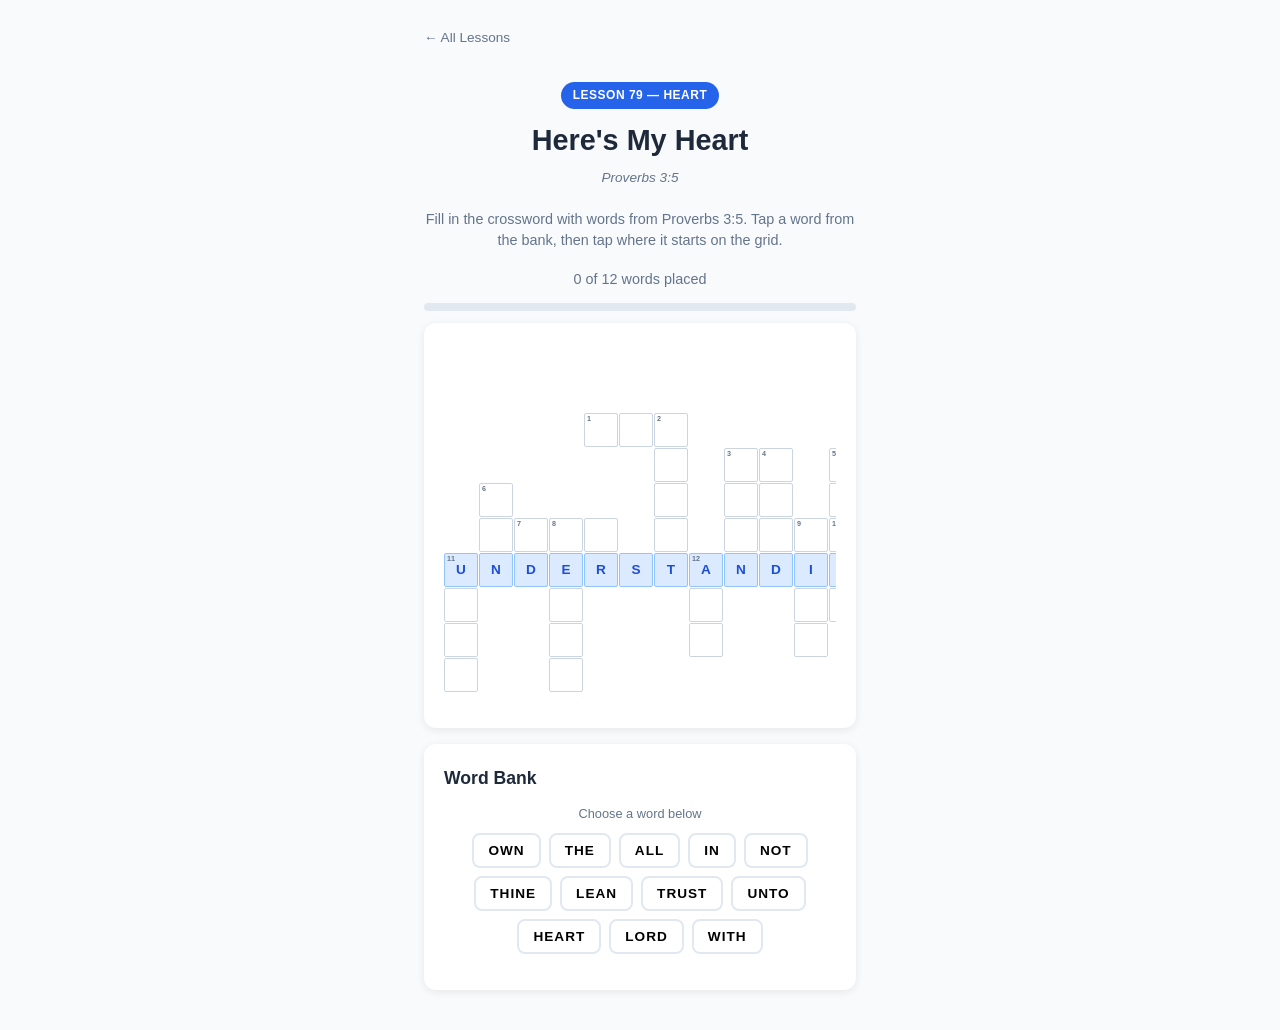
==== lessons/79-heart/heres-my-heart.html @ 7bd80fc4 "Add Lessons 79-82 activities (Heart, Tongue, Feet, Hands) - Lesson 79 (Heart): Here's My Heart — cro" ====
<!DOCTYPE html>
<html lang="en">
<head>
  <meta charset="UTF-8">
  <meta name="viewport" content="width=device-width, initial-scale=1.0">
  <title>Here's My Heart — Lesson 79: Heart</title>
  <link rel="stylesheet" href="../../css/shared.css">
  <style>
    .intro-text {
      font-size: 0.9rem;
      color: var(--text-light);
      text-align: center;
      margin-bottom: 16px;
      line-height: 1.5;
    }

    /* Crossword Grid */
    .grid-wrapper {
      overflow-x: auto;
      -webkit-overflow-scrolling: touch;
      margin-bottom: 16px;
    }

    .crossword-grid {
      display: grid;
      grid-template-columns: repeat(13, 28px);
      grid-template-rows: repeat(10, 28px);
      gap: 1px;
      margin: 0 auto;
      width: fit-content;
    }

    .cell {
      width: 28px;
      height: 28px;
      display: flex;
      align-items: center;
      justify-content: center;
      font-size: 0.7rem;
      font-weight: 700;
      text-transform: uppercase;
      user-select: none;
    }

    .cell.empty {
      background: transparent;
    }

    .cell.active {
      background: white;
      border: 1px solid #cbd5e1;
      border-radius: 2px;
      cursor: pointer;
      transition: background 0.15s;
    }

    .cell.active:hover {
      background: #f1f5f9;
    }

    .cell.prefilled {
      background: #dbeafe;
      border: 1px solid #93c5fd;
      border-radius: 2px;
      color: var(--primary-dark);
      font-weight: 800;
    }

    .cell.hint-letter {
      color: #93c5fd;
      font-weight: 600;
    }

    .cell.placed {
      background: #dcfce7;
      border: 1px solid #86efac;
      border-radius: 2px;
      color: var(--success);
      font-weight: 800;
    }

    .cell.target-start {
      box-shadow: 0 0 0 2px var(--primary);
      z-index: 1;
    }

    /* Cell number labels */
    .cell {
      position: relative;
    }

    .cell .cell-num {
      position: absolute;
      top: 1px;
      left: 2px;
      font-size: 0.4rem;
      font-weight: 600;
      color: var(--text-light);
      line-height: 1;
    }

    /* Word Bank */
    .word-bank {
      display: flex;
      flex-wrap: wrap;
      gap: 8px;
      justify-content: center;
      margin-bottom: 16px;
    }

    .word-chip {
      padding: 8px 14px;
      border: 2px solid var(--border);
      border-radius: 8px;
      background: white;
      font-size: 0.85rem;
      font-weight: 700;
      cursor: pointer;
      transition: all 0.15s;
      letter-spacing: 1px;
      text-transform: uppercase;
    }

    .word-chip:hover {
      border-color: var(--primary);
      background: #eff6ff;
    }

    .word-chip.selected {
      border-color: var(--primary);
      background: var(--primary);
      color: white;
    }

    .word-chip.done {
      border-color: var(--success);
      background: #dcfce7;
      color: var(--success);
      cursor: default;
      opacity: 0.6;
    }

    .instruction-text {
      font-size: 0.8rem;
      color: var(--text-light);
      text-align: center;
      margin-bottom: 8px;
      min-height: 1.2em;
    }

    /* Completion Screen */
    .completion-screen {
      text-align: center;
      padding: 30px 20px;
      display: none;
    }

    .completion-screen .big-icon {
      font-size: 3rem;
      margin-bottom: 12px;
    }

    .completion-screen h2 {
      margin-bottom: 8px;
    }

    .full-verse {
      background: #f0fdf4;
      border-left: 4px solid var(--success);
      padding: 16px;
      border-radius: 0 8px 8px 0;
      font-style: italic;
      margin: 16px 0;
      line-height: 1.7;
    }

    .full-verse .ref {
      display: block;
      text-align: right;
      font-style: normal;
      font-weight: 600;
      color: var(--text-light);
      margin-top: 8px;
    }

    @media (min-width: 600px) {
      .crossword-grid {
        grid-template-columns: repeat(13, 34px);
        grid-template-rows: repeat(10, 34px);
      }

      .cell {
        width: 34px;
        height: 34px;
        font-size: 0.85rem;
      }

      .cell .cell-num {
        font-size: 0.45rem;
      }
    }
  </style>
</head>
<body>
  <div class="container">
    <a href="../../index.html" class="back-link">&larr; All Lessons</a>

    <div class="activity-header">
      <span class="lesson-tag">Lesson 79 — Heart</span>
      <h1>Here's My Heart</h1>
      <p class="verse-ref">Proverbs 3:5</p>
    </div>

    <!-- Game Screen -->
    <div id="game-screen">
      <p class="intro-text">
        Fill in the crossword with words from Proverbs 3:5.
        Tap a word from the bank, then tap where it starts on the grid.
      </p>

      <div class="score-display">
        <span id="placed-count">0</span> of <span id="word-total">0</span> words placed
      </div>
      <div class="progress-bar"><div class="fill" style="width:0%"></div></div>

      <div class="card">
        <div class="grid-wrapper">
          <div class="crossword-grid" id="crossword-grid"></div>
        </div>
      </div>

      <div class="card">
        <h2>Word Bank</h2>
        <p class="instruction-text" id="instruction">Choose a word below</p>
        <div class="word-bank" id="word-bank"></div>
        <div class="feedback" id="feedback"></div>
      </div>
    </div>

    <!-- Completion Screen -->
    <div class="completion-screen" id="completion-screen">
      <div class="big-icon">&#10084;</div>
      <h2>Verse Complete!</h2>
      <p>You filled in the whole crossword!</p>

      <div class="full-verse">
        &ldquo;Trust in the Lord with all thine heart; and lean not unto thine own understanding.&rdquo;
        <span class="ref">&mdash; Proverbs 3:5</span>
      </div>

      <p class="intro-text">
        God wants all of our heart &mdash; not just part of it. When we trust Him
        completely and don&rsquo;t lean on our own understanding, He will direct our paths.
      </p>

      <button class="btn btn-primary btn-block" onclick="restart()">Try Again</button>
    </div>
  </div>

  <script src="../../js/shared.js"></script>
  <script>
    /* ========================================================
       Crossword Data
       ======================================================== */

    // 10 rows x 13 cols — null = empty, letter = active cell
    const SOLUTION = [
      [null,null,null,null,null,null,null,null,null,null,null,null,null],
      [null,null,null,null,null,null,null,null,null,null,null,null,null],
      [null,null,null,null,'N', 'O', 'T', null,null,null,null,null,null],
      [null,null,null,null,null,null,'R', null,'L', 'L', null,'T', null],
      [null,'O', null,null,null,null,'U', null,'E', 'O', null,'H', null],
      [null,'W', 'T', 'H', 'E', null,'S', null,'A', 'R', 'W', 'I', 'N'],
      ['U', 'N', 'D', 'E', 'R', 'S', 'T', 'A', 'N', 'D', 'I', 'N', 'G'],
      ['N', null,null,'A', null,null,null,'L', null,null,'T', 'E', null],
      ['T', null,null,'R', null,null,null,'L', null,null,'H', null,null],
      ['O', null,null,'T', null,null,null,null,null,null,null,null,null]
    ];

    // Word definitions: name, direction, startRow, startCol, letters
    const WORDS = [
      // Across
      { word: 'NOT',           dir: 'across', r: 2, c: 4  },
      { word: 'THE',           dir: 'across', r: 5, c: 2  },
      { word: 'UNDERSTANDING', dir: 'across', r: 6, c: 0, prefilled: true },
      { word: 'IN',            dir: 'across', r: 5, c: 11 },
      // Down
      { word: 'OWN',   dir: 'down', r: 4, c: 1  },
      { word: 'TRUST', dir: 'down', r: 2, c: 6  },
      { word: 'HEART', dir: 'down', r: 5, c: 3  },
      { word: 'LEAN',  dir: 'down', r: 3, c: 8  },
      { word: 'LORD',  dir: 'down', r: 3, c: 9  },
      { word: 'ALL',   dir: 'down', r: 6, c: 7  },
      { word: 'THINE', dir: 'down', r: 3, c: 11 },
      { word: 'WITH',  dir: 'down', r: 5, c: 10 },
      { word: 'UNTO',  dir: 'down', r: 6, c: 0  }
    ];

    const PLAYABLE = WORDS.filter(w => !w.prefilled);
    const TOTAL = PLAYABLE.length;

    /* ========================================================
       State
       ======================================================== */

    let selectedWord = null;  // word string currently picked from bank
    let placedWords = new Set();
    let cellElements = [];    // 2D array [row][col] of DOM elements

    /* ========================================================
       Build Grid
       ======================================================== */

    function buildGrid() {
      const grid = document.getElementById('crossword-grid');
      grid.innerHTML = '';
      cellElements = [];

      // Determine which cells are starting cells for numbering
      const startCells = {};
      let num = 0;
      // Assign numbers in reading order (left-right, top-bottom)
      for (let r = 0; r < 10; r++) {
        for (let c = 0; c < 13; c++) {
          const isStart = WORDS.some(w => w.r === r && w.c === c);
          if (isStart && SOLUTION[r][c] !== null) {
            num++;
            startCells[r + ',' + c] = num;
          }
        }
      }

      for (let r = 0; r < 10; r++) {
        cellElements[r] = [];
        for (let c = 0; c < 13; c++) {
          const cell = document.createElement('div');
          cell.className = 'cell';
          cell.dataset.row = r;
          cell.dataset.col = c;

          if (SOLUTION[r][c] === null) {
            cell.classList.add('empty');
          } else {
            cell.classList.add('active');

            // Number label
            const key = r + ',' + c;
            if (startCells[key]) {
              const numSpan = document.createElement('span');
              numSpan.className = 'cell-num';
              numSpan.textContent = startCells[key];
              cell.appendChild(numSpan);
            }

            // Pre-filled (UNDERSTANDING)
            if (r === 6) {
              cell.classList.remove('active');
              cell.classList.add('prefilled');
              cell.textContent = '';
              // Re-add number if present
              if (startCells[key]) {
                cell.innerHTML = '';
                const numSpan = document.createElement('span');
                numSpan.className = 'cell-num';
                numSpan.textContent = startCells[key];
                cell.appendChild(numSpan);
              }
              const letterSpan = document.createTextNode(SOLUTION[r][c]);
              cell.appendChild(letterSpan);
            }

            // Click handler for placing words
            cell.addEventListener('click', () => onCellClick(r, c));
          }

          grid.appendChild(cell);
          cellElements[r][c] = cell;
        }
      }

      // Show hint letters: crossing letters from UNDERSTANDING in down words
      showHintLetters();
    }

    function showHintLetters() {
      // For each playable word, check if any of its cells lie on row 6
      // (the UNDERSTANDING row). Those cells already show the letter
      // as prefilled. For down words that cross row 6, the crossing cell
      // is prefilled. But we also want to show hints in the DOWN word
      // cells that are on row 6 — those are already prefilled, so the
      // hint is inherently visible.
      //
      // Additionally, show hint letters in cells where two non-prefilled
      // words cross, once one of them has been placed.
      //
      // On initial load, the only hints are crossing letters from
      // UNDERSTANDING, which are already shown as prefilled cells.
      // No additional hint rendering needed for initial state.
    }

    /* ========================================================
       Word Bank
       ======================================================== */

    function buildWordBank() {
      const bank = document.getElementById('word-bank');
      bank.innerHTML = '';

      const shuffled = SSA.shuffle(PLAYABLE.map(w => w.word));

      shuffled.forEach(word => {
        const chip = document.createElement('button');
        chip.className = 'word-chip';
        chip.textContent = word;
        chip.id = 'chip-' + word;
        chip.addEventListener('click', () => onWordSelect(word, chip));
        bank.appendChild(chip);
      });
    }

    /* ========================================================
       Interaction
       ======================================================== */

    function onWordSelect(word, chipEl) {
      if (placedWords.has(word)) return;

      // Deselect previous
      document.querySelectorAll('.word-chip.selected').forEach(el => {
        el.classList.remove('selected');
      });

      // Clear any highlighted start cells
      clearTargetHighlights();

      selectedWord = word;
      chipEl.classList.add('selected');
      document.getElementById('instruction').textContent =
        'Now tap where "' + word + '" starts on the grid';

      // Highlight possible start cells for this word
      highlightStartCells(word);
    }

    function highlightStartCells(word) {
      // Find all word definitions matching this word that haven't been placed
      const matches = PLAYABLE.filter(w => w.word === word && !placedWords.has(word));
      matches.forEach(w => {
        const cell = cellElements[w.r][w.c];
        cell.classList.add('target-start');
      });
    }

    function clearTargetHighlights() {
      document.querySelectorAll('.cell.target-start').forEach(el => {
        el.classList.remove('target-start');
      });
    }

    function onCellClick(r, c) {
      if (!selectedWord) {
        document.getElementById('instruction').textContent =
          'Choose a word from the bank first';
        return;
      }

      // Check if this cell is the correct start for the selected word
      const match = PLAYABLE.find(w =>
        w.word === selectedWord && w.r === r && w.c === c
      );

      if (match) {
        placeWord(match);
      } else {
        SSA.showFeedback(
          document.getElementById('feedback'),
          false,
          'Try a different spot!'
        );
      }
    }

    function placeWord(wordDef) {
      const { word, dir, r, c } = wordDef;

      // Fill in cells
      for (let i = 0; i < word.length; i++) {
        const cr = dir === 'down' ? r + i : r;
        const cc = dir === 'across' ? c + i : c;
        const cell = cellElements[cr][cc];

        // Don't overwrite prefilled cells
        if (!cell.classList.contains('prefilled')) {
          cell.classList.remove('active');
          cell.classList.remove('hint-letter');
          cell.classList.add('placed');

          // Preserve the number span if present
          const numSpan = cell.querySelector('.cell-num');
          cell.textContent = word[i];
          if (numSpan) {
            cell.textContent = '';
            cell.appendChild(numSpan);
            cell.appendChild(document.createTextNode(word[i]));
          }
        }
      }

      // Update crossing cells — if placing this word reveals a letter
      // shared with another unplaced word, show it as a hint
      updateCrossingHints(wordDef);

      // Mark word as placed
      placedWords.add(word);

      // Update bank chip
      const chip = document.getElementById('chip-' + word);
      if (chip) {
        chip.classList.remove('selected');
        chip.classList.add('done');
      }

      // Reset selection
      selectedWord = null;
      clearTargetHighlights();

      // Update progress
      const count = placedWords.size;
      document.getElementById('placed-count').textContent = count;
      SSA.updateProgress(
        document.querySelector('.progress-bar'),
        count, TOTAL
      );

      document.getElementById('instruction').textContent = 'Choose a word below';

      SSA.showFeedback(
        document.getElementById('feedback'),
        true,
        '"' + word + '" placed!'
      );

      // Check completion
      if (count === TOTAL) {
        setTimeout(() => showCompletion(), 2500);
      }
    }

    function updateCrossingHints(placedWordDef) {
      const { word, dir, r, c } = placedWordDef;

      // For each cell in the placed word, check if any unplaced word
      // crosses through that cell. If so, show the letter as a hint.
      for (let i = 0; i < word.length; i++) {
        const cr = dir === 'down' ? r + i : r;
        const cc = dir === 'across' ? c + i : c;

        // Find other words that pass through this cell
        PLAYABLE.forEach(other => {
          if (other.word === word) return;
          if (placedWords.has(other.word)) return;

          for (let j = 0; j < other.word.length; j++) {
            const or = other.dir === 'down' ? other.r + j : other.r;
            const oc = other.dir === 'across' ? other.c + j : other.c;

            if (or === cr && oc === cc) {
              const cell = cellElements[or][oc];
              // Only add hint if cell isn't already placed or prefilled
              if (!cell.classList.contains('placed') &&
                  !cell.classList.contains('prefilled')) {
                cell.classList.add('hint-letter');
                const numSpan = cell.querySelector('.cell-num');
                cell.textContent = SOLUTION[or][oc];
                if (numSpan) {
                  cell.textContent = '';
                  cell.appendChild(numSpan);
                  cell.appendChild(document.createTextNode(SOLUTION[or][oc]));
                }
              }
            }
          }
        });
      }
    }

    /* ========================================================
       Completion
       ======================================================== */

    function showCompletion() {
      document.getElementById('game-screen').style.display = 'none';
      document.getElementById('completion-screen').style.display = 'block';
    }

    function restart() {
      document.getElementById('completion-screen').style.display = 'none';
      document.getElementById('game-screen').style.display = 'block';

      selectedWord = null;
      placedWords = new Set();
      document.getElementById('placed-count').textContent = '0';
      document.getElementById('instruction').textContent = 'Choose a word below';

      SSA.updateProgress(
        document.querySelector('.progress-bar'),
        0, TOTAL
      );

      buildGrid();
      buildWordBank();
    }

    /* ========================================================
       Init
       ======================================================== */

    function init() {
      document.getElementById('word-total').textContent = TOTAL;
      buildGrid();
      buildWordBank();
    }

    init();
  </script>
</body>
</html>
---- css/shared.css ----
/* Sunday School Activities — Shared Styles */
* { box-sizing: border-box; margin: 0; padding: 0; }

:root {
  --primary: #2563eb;
  --primary-dark: #1d4ed8;
  --success: #16a34a;
  --error: #dc2626;
  --warning: #f59e0b;
  --bg: #f8fafc;
  --card-bg: #ffffff;
  --text: #1e293b;
  --text-light: #64748b;
  --border: #e2e8f0;
  --radius: 12px;
  --shadow: 0 2px 8px rgba(0,0,0,0.08);
}

body {
  font-family: -apple-system, BlinkMacSystemFont, 'Segoe UI', Roboto, sans-serif;
  background: var(--bg);
  color: var(--text);
  line-height: 1.6;
  min-height: 100vh;
}

.container {
  max-width: 480px;
  margin: 0 auto;
  padding: 16px;
}

/* Header */
.activity-header {
  text-align: center;
  padding: 20px 0;
}

.activity-header .lesson-tag {
  display: inline-block;
  background: var(--primary);
  color: white;
  font-size: 0.75rem;
  font-weight: 600;
  padding: 4px 12px;
  border-radius: 20px;
  margin-bottom: 8px;
  text-transform: uppercase;
  letter-spacing: 0.5px;
}

.activity-header h1 {
  font-size: 1.5rem;
  margin-bottom: 4px;
}

.activity-header .verse-ref {
  font-size: 0.85rem;
  color: var(--text-light);
  font-style: italic;
}

/* Cards */
.card {
  background: var(--card-bg);
  border-radius: var(--radius);
  box-shadow: var(--shadow);
  padding: 20px;
  margin-bottom: 16px;
}

.card h2 {
  font-size: 1.1rem;
  margin-bottom: 12px;
}

/* Buttons */
.btn {
  display: inline-block;
  padding: 12px 24px;
  border: none;
  border-radius: 8px;
  font-size: 1rem;
  font-weight: 600;
  cursor: pointer;
  transition: transform 0.1s, opacity 0.2s;
  text-decoration: none;
  text-align: center;
}

.btn:active { transform: scale(0.97); }
.btn-primary { background: var(--primary); color: white; }
.btn-primary:hover { background: var(--primary-dark); }
.btn-success { background: var(--success); color: white; }
.btn-outline {
  background: transparent;
  color: var(--primary);
  border: 2px solid var(--primary);
}

.btn-block { display: block; width: 100%; }

/* Feedback */
.feedback {
  padding: 12px 16px;
  border-radius: 8px;
  text-align: center;
  font-weight: 600;
  margin: 12px 0;
  display: none;
}

.feedback.correct {
  background: #dcfce7;
  color: var(--success);
  display: block;
}

.feedback.incorrect {
  background: #fef2f2;
  color: var(--error);
  display: block;
}

/* Progress Bar */
.progress-bar {
  background: var(--border);
  border-radius: 20px;
  height: 8px;
  overflow: hidden;
  margin: 12px 0;
}

.progress-bar .fill {
  background: var(--primary);
  height: 100%;
  border-radius: 20px;
  transition: width 0.4s ease;
}

/* Score Display */
.score-display {
  text-align: center;
  font-size: 0.9rem;
  color: var(--text-light);
  margin: 8px 0;
}

/* Back Link */
.back-link {
  display: inline-flex;
  align-items: center;
  gap: 4px;
  color: var(--text-light);
  text-decoration: none;
  font-size: 0.85rem;
  margin-bottom: 12px;
}

.back-link:hover { color: var(--primary); }

/* Responsive */
@media (min-width: 600px) {
  .container { padding: 24px; }
  .activity-header h1 { font-size: 1.8rem; }
}
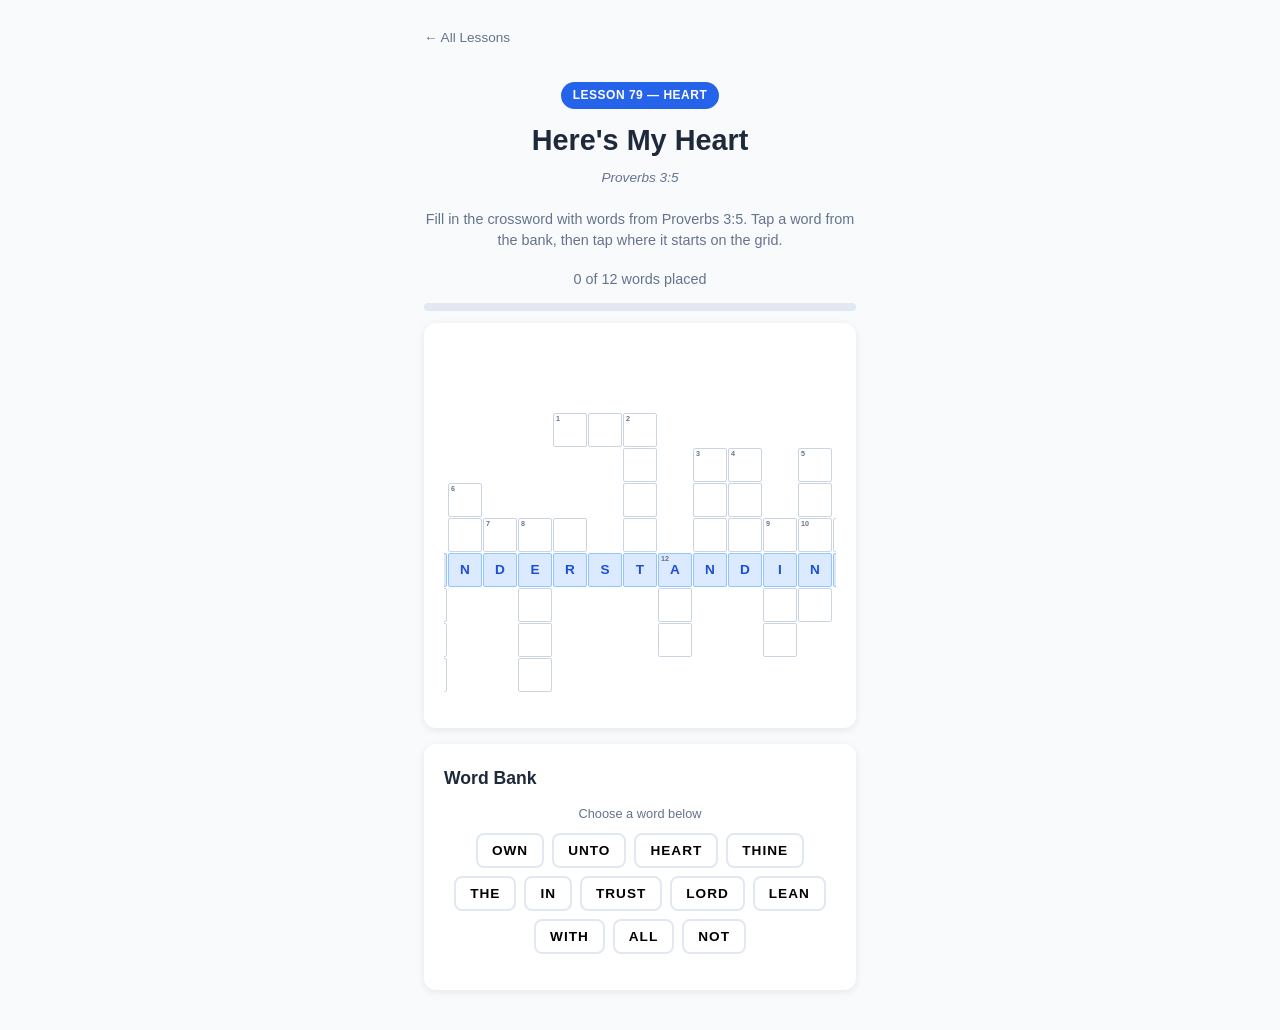
==== commit 0e8eab7e: "Fix UX issues across 6 activities - Lesson 84 (Eyes): Fix chart alignment bug — CSS Grid layout ensu" ====
--- a/lessons/79-heart/heres-my-heart.html
+++ b/lessons/79-heart/heres-my-heart.html
@@ -23,16 +23,14 @@
 
     .crossword-grid {
       display: grid;
-      grid-template-columns: repeat(13, 28px);
-      grid-template-rows: repeat(10, 28px);
+      grid-template-columns: repeat(13, minmax(0, 28px));
       gap: 1px;
       margin: 0 auto;
-      width: fit-content;
+      justify-content: center;
     }
 
     .cell {
-      width: 28px;
-      height: 28px;
+      aspect-ratio: 1;
       display: flex;
       align-items: center;
       justify-content: center;
@@ -186,12 +184,9 @@
     @media (min-width: 600px) {
       .crossword-grid {
         grid-template-columns: repeat(13, 34px);
-        grid-template-rows: repeat(10, 34px);
       }
 
       .cell {
-        width: 34px;
-        height: 34px;
         font-size: 0.85rem;
       }
 
